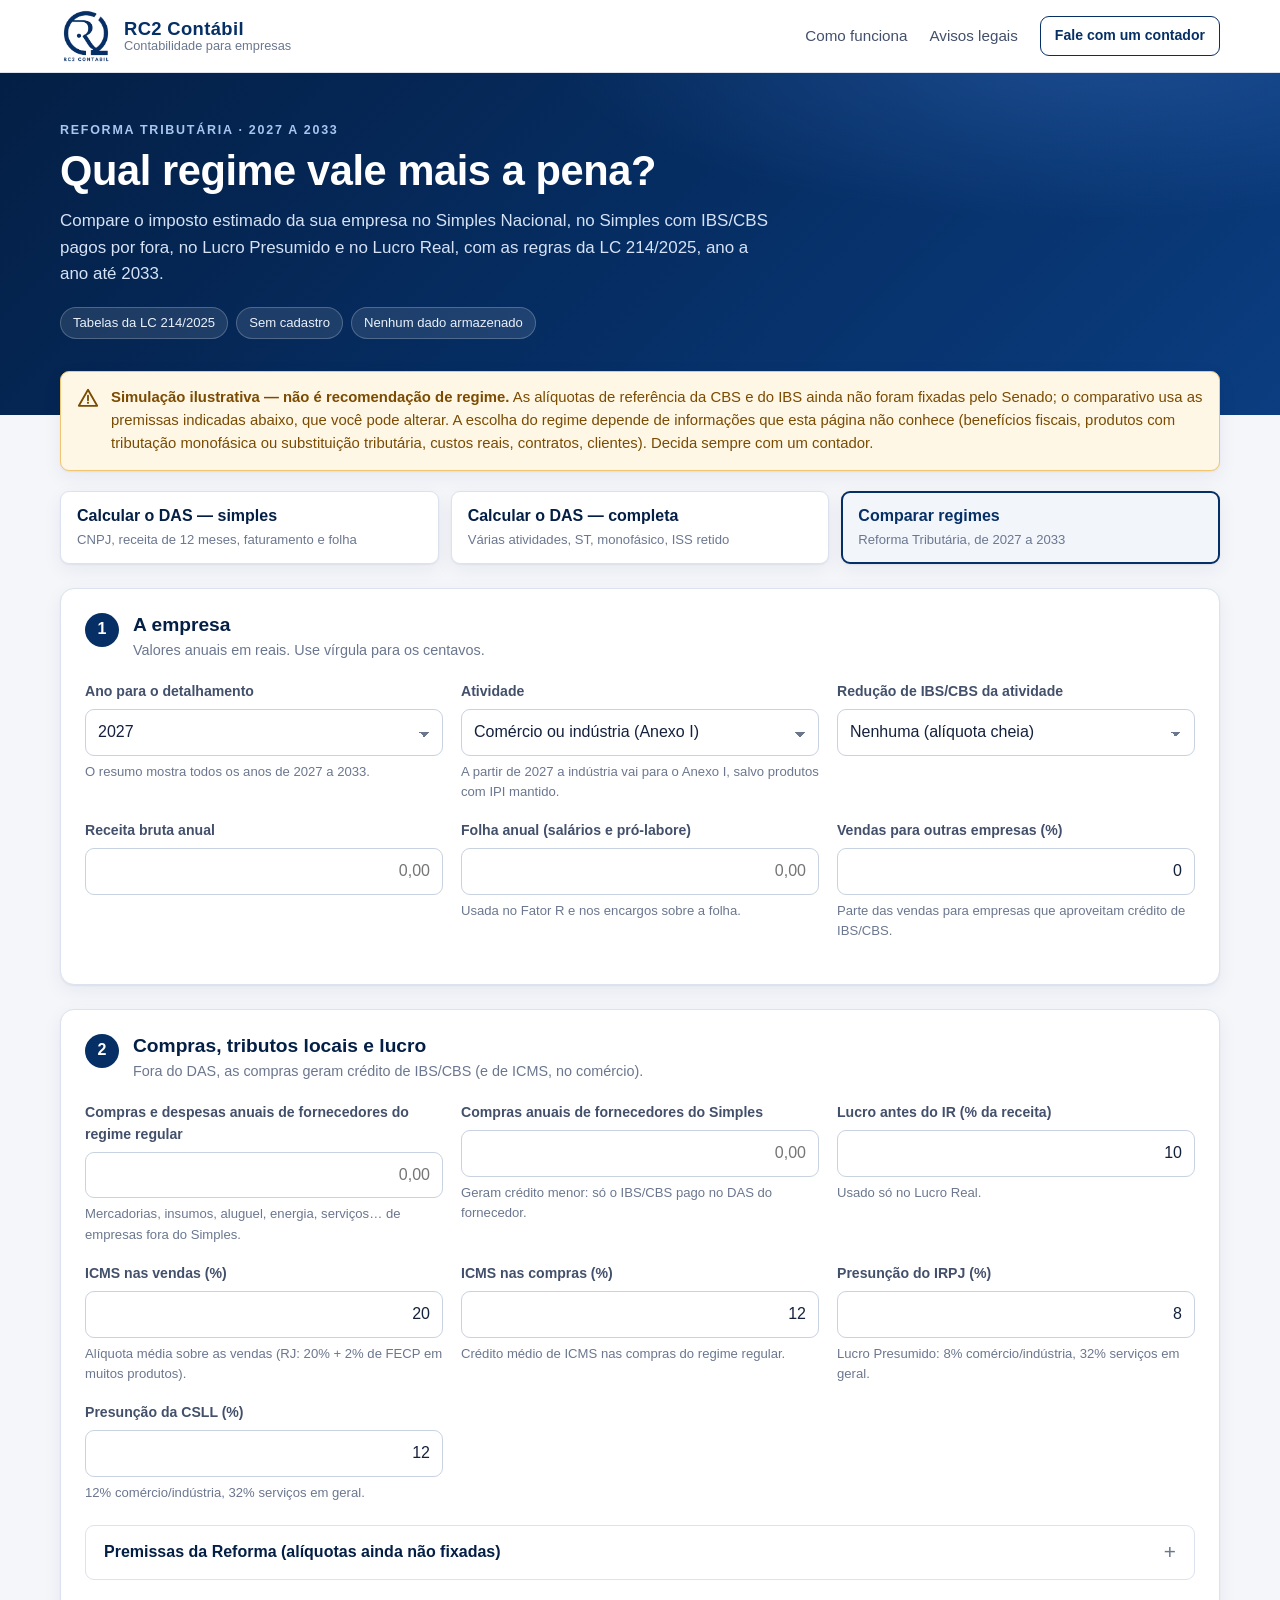
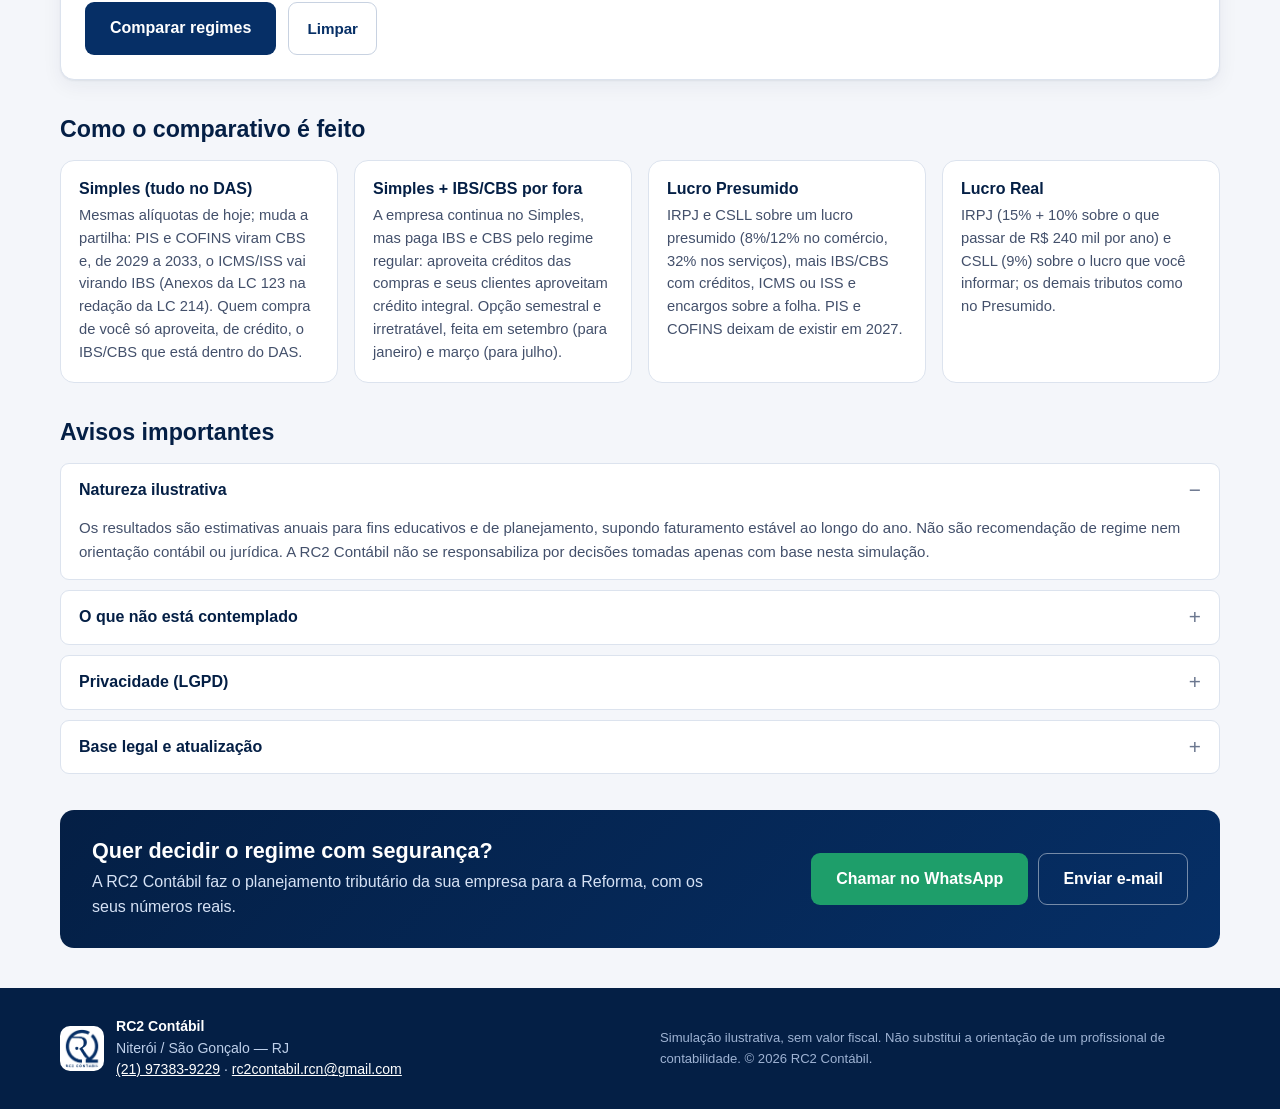
==== public/calculadora-simples/comparar.html @ bb0c56d2 "feat: comparativo de regimes na Reforma Tributaria (LC 214/2025) Simples (DAS), Simples com IBS/CBS " ====
<!DOCTYPE html>
<html lang="pt-BR">
<head>
  <meta charset="utf-8">
  <meta name="viewport" content="width=device-width, initial-scale=1">
  <title>Comparar regimes na Reforma Tributária | RC2 Contábil</title>
  <meta name="description" content="Compare Simples Nacional, Simples com IBS/CBS por fora, Lucro Presumido e Lucro Real com as regras da Reforma Tributária (LC 214/2025), de 2027 a 2033. Simulação ilustrativa — RC2 Contábil.">
  <meta name="robots" content="index, follow">
  <meta name="theme-color" content="#062F66">
  <meta name="referrer" content="strict-origin-when-cross-origin">
  <meta property="og:type" content="website">
  <meta property="og:locale" content="pt_BR">
  <meta property="og:title" content="Comparar regimes na Reforma Tributária | RC2 Contábil">
  <meta property="og:description" content="Qual regime pesa menos para a sua empresa de 2027 a 2033: Simples, Simples com IBS/CBS por fora, Lucro Presumido ou Lucro Real.">
  <meta property="og:image" content="assets/img/logo-rc2.png">
  <link rel="icon" href="favicon.ico" sizes="any">
  <link rel="stylesheet" href="assets/css/style.css">
  <script src="assets/js/reforma.js" defer></script>
  <script src="assets/js/regimes.js" defer></script>
  <script src="assets/js/comparar.js" defer></script>
</head>
<body>
  <a class="skip-link" href="#comparador">Ir para o comparativo</a>

  <header class="topbar">
    <div class="container topbar__inner">
      <a class="brand" href="./" aria-label="RC2 Contábil — início">
        <img src="assets/img/logo-rc2.png" alt="Logo RC2 Contábil" width="52" height="52">
        <span class="brand__text">
          <strong>RC2 Contábil</strong>
          <small>Contabilidade para empresas</small>
        </span>
      </a>
      <nav class="topbar__nav" aria-label="Navegação principal">
        <a href="#como-funciona">Como funciona</a>
        <a href="#avisos">Avisos legais</a>
        <a class="btn btn--ghost-light" href="https://wa.me/5521973839229?text=Ol%C3%A1%2C%20usei%20o%20comparativo%20de%20regimes%20da%20Reforma%20Tribut%C3%A1ria%20e%20gostaria%20de%20falar%20com%20um%20contador." target="_blank" rel="noopener noreferrer">Fale com um contador</a>
      </nav>
    </div>
  </header>

  <section class="hero">
    <div class="container hero__inner">
      <div>
        <p class="eyebrow">Reforma Tributária · 2027 a 2033</p>
        <h1>Qual regime vale mais a pena?</h1>
        <p class="hero__lead">Compare o imposto estimado da sua empresa no Simples Nacional, no Simples com IBS/CBS pagos por fora, no Lucro Presumido e no Lucro Real, com as regras da LC 214/2025, ano a ano até 2033.</p>
        <ul class="hero__badges">
          <li>Tabelas da LC 214/2025</li>
          <li>Sem cadastro</li>
          <li>Nenhum dado armazenado</li>
        </ul>
      </div>
    </div>
  </section>

  <div class="container">
    <div class="notice notice--warning" role="note">
      <svg class="notice__icon" viewBox="0 0 24 24" aria-hidden="true"><path d="M12 3 2 20.5h20L12 3z" fill="none" stroke="currentColor" stroke-width="2" stroke-linejoin="round"/><path d="M12 9.5v5" stroke="currentColor" stroke-width="2" stroke-linecap="round"/><circle cx="12" cy="17.3" r="1.2" fill="currentColor"/></svg>
      <div>
        <strong>Simulação ilustrativa — não é recomendação de regime.</strong>
        As alíquotas de referência da CBS e do IBS ainda não foram fixadas pelo Senado; o comparativo usa as premissas indicadas abaixo, que você pode alterar. A escolha do regime depende de informações que esta página não conhece (benefícios fiscais, produtos com tributação monofásica ou substituição tributária, custos reais, contratos, clientes). Decida sempre com um contador.
      </div>
    </div>
  </div>

  <div class="container">
    <nav class="modos modos--3" aria-label="Ferramentas">
      <a class="modos__tab" href="./">
        <strong>Calcular o DAS — simples</strong>
        <span>CNPJ, receita de 12 meses, faturamento e folha</span>
      </a>
      <a class="modos__tab" href="./#completa">
        <strong>Calcular o DAS — completa</strong>
        <span>Várias atividades, ST, monofásico, ISS retido</span>
      </a>
      <a class="modos__tab" href="comparar.html" aria-current="page">
        <strong>Comparar regimes</strong>
        <span>Reforma Tributária, de 2027 a 2033</span>
      </a>
    </nav>
  </div>

  <main id="comparador" class="container comparador">
    <form id="form-comparar" novalidate autocomplete="off">

      <section class="card" aria-labelledby="c-etapa1">
        <header class="card__head">
          <span class="step">1</span>
          <div>
            <h2 id="c-etapa1">A empresa</h2>
            <p class="card__sub">Valores anuais em reais. Use vírgula para os centavos.</p>
          </div>
        </header>
        <div class="grid-3">
          <div class="field">
            <label class="label" for="c-ano">Ano para o detalhamento</label>
            <select id="c-ano" class="input"></select>
            <p class="hint">O resumo mostra todos os anos de 2027 a 2033.</p>
          </div>
          <div class="field">
            <label class="label" for="c-anexo">Atividade</label>
            <select id="c-anexo" class="input">
              <option value="I">Comércio ou indústria (Anexo I)</option>
              <option value="II">Indústria com IPI mantido — Zona Franca (Anexo II)</option>
              <option value="III">Serviços (Anexo III)</option>
              <option value="IV">Serviços: construção, limpeza, vigilância, advocacia (Anexo IV)</option>
              <option value="V">Serviços (Anexo V)</option>
              <option value="FR">Serviço sujeito ao Fator R (III ou V)</option>
            </select>
            <p class="hint">A partir de 2027 a indústria vai para o Anexo I, salvo produtos com IPI mantido.</p>
          </div>
          <div class="field">
            <label class="label" for="c-reducao">Redução de IBS/CBS da atividade</label>
            <select id="c-reducao" class="input">
              <option value="0">Nenhuma (alíquota cheia)</option>
              <option value="0.3">30% — profissões regulamentadas (art. 127)</option>
              <option value="0.6">60% — saúde, educação e outros (arts. 128 a 142)</option>
            </select>
          </div>
          <div class="field">
            <label class="label" for="c-receita">Receita bruta anual</label>
            <input id="c-receita" class="input money" type="text" inputmode="decimal" placeholder="0,00">
          </div>
          <div class="field">
            <label class="label" for="c-folha">Folha anual (salários e pró-labore)</label>
            <input id="c-folha" class="input money" type="text" inputmode="decimal" placeholder="0,00">
            <p class="hint">Usada no Fator R e nos encargos sobre a folha.</p>
          </div>
          <div class="field">
            <label class="label" for="c-b2b">Vendas para outras empresas (%)</label>
            <input id="c-b2b" class="input money" type="text" inputmode="decimal" placeholder="0" value="0">
            <p class="hint">Parte das vendas para empresas que aproveitam crédito de IBS/CBS.</p>
          </div>
        </div>
      </section>

      <section class="card" aria-labelledby="c-etapa2">
        <header class="card__head">
          <span class="step">2</span>
          <div>
            <h2 id="c-etapa2">Compras, tributos locais e lucro</h2>
            <p class="card__sub">Fora do DAS, as compras geram crédito de IBS/CBS (e de ICMS, no comércio).</p>
          </div>
        </header>
        <div class="grid-3">
          <div class="field">
            <label class="label" for="c-compras">Compras e despesas anuais de fornecedores do regime regular</label>
            <input id="c-compras" class="input money" type="text" inputmode="decimal" placeholder="0,00">
            <p class="hint">Mercadorias, insumos, aluguel, energia, serviços… de empresas fora do Simples.</p>
          </div>
          <div class="field">
            <label class="label" for="c-compras-sn">Compras anuais de fornecedores do Simples</label>
            <input id="c-compras-sn" class="input money" type="text" inputmode="decimal" placeholder="0,00">
            <p class="hint">Geram crédito menor: só o IBS/CBS pago no DAS do fornecedor.</p>
          </div>
          <div class="field">
            <label class="label" for="c-margem">Lucro antes do IR (% da receita)</label>
            <input id="c-margem" class="input money" type="text" inputmode="decimal" value="10">
            <p class="hint">Usado só no Lucro Real.</p>
          </div>
          <div class="field" data-tipo="comercio">
            <label class="label" for="c-icms-saida">ICMS nas vendas (%)</label>
            <input id="c-icms-saida" class="input money" type="text" inputmode="decimal" value="20">
            <p class="hint">Alíquota média sobre as vendas (RJ: 20% + 2% de FECP em muitos produtos).</p>
          </div>
          <div class="field" data-tipo="comercio">
            <label class="label" for="c-icms-entrada">ICMS nas compras (%)</label>
            <input id="c-icms-entrada" class="input money" type="text" inputmode="decimal" value="12">
            <p class="hint">Crédito médio de ICMS nas compras do regime regular.</p>
          </div>
          <div class="field" data-tipo="servico" hidden>
            <label class="label" for="c-iss">ISS (%)</label>
            <input id="c-iss" class="input money" type="text" inputmode="decimal" value="5">
            <p class="hint">Alíquota do município (de 2% a 5%).</p>
          </div>
          <div class="field">
            <label class="label" for="c-pres-irpj">Presunção do IRPJ (%)</label>
            <input id="c-pres-irpj" class="input money" type="text" inputmode="decimal" value="8">
            <p class="hint">Lucro Presumido: 8% comércio/indústria, 32% serviços em geral.</p>
          </div>
          <div class="field">
            <label class="label" for="c-pres-csll">Presunção da CSLL (%)</label>
            <input id="c-pres-csll" class="input money" type="text" inputmode="decimal" value="12">
            <p class="hint">12% comércio/indústria, 32% serviços em geral.</p>
          </div>
        </div>

        <details class="acc premissas">
          <summary>Premissas da Reforma (alíquotas ainda não fixadas)</summary>
          <div class="grid-3">
            <div class="field">
              <label class="label" for="p-cbs">CBS — alíquota de referência (%)</label>
              <input id="p-cbs" class="input money" type="text" inputmode="decimal">
              <p class="hint">TCU propôs 11,3% para 2027 (28/10/2026); o Senado fixa até 15/12/2026. Em 2027–2028 cobra-se 0,1 ponto a menos.</p>
            </div>
            <div class="field">
              <label class="label" for="p-ibs">IBS pleno — estadual + municipal (%)</label>
              <input id="p-ibs" class="input money" type="text" inputmode="decimal">
              <p class="hint">Estimativa. Em 2027–2028 o IBS é 0,1%; de 2029 a 2032 sobe 10% do pleno por ano; 2033 em diante, pleno.</p>
            </div>
            <div class="field">
              <label class="label" for="p-cred-sn">Crédito médio em compras do Simples (%)</label>
              <input id="p-cred-sn" class="input money" type="text" inputmode="decimal">
              <p class="hint">Fornecedor do Simples que paga tudo no DAS gera crédito só do que pagou no DAS.</p>
            </div>
            <div class="field">
              <label class="label" for="p-inss">INSS patronal + RAT sobre a folha (%)</label>
              <input id="p-inss" class="input money" type="text" inputmode="decimal">
            </div>
            <div class="field">
              <label class="label" for="p-terceiros">Terceiros — Sistema S e salário-educação (%)</label>
              <input id="p-terceiros" class="input money" type="text" inputmode="decimal">
            </div>
            <div class="field">
              <span class="label">LC 224/2025 no Lucro Presumido</span>
              <label class="check"><input id="p-lc224" type="checkbox"> Aplicar +10% na presunção sobre a receita acima de R$ 5 milhões</label>
              <p class="hint">Questionado no STF e afastado por liminares para alguns contribuintes.</p>
            </div>
          </div>
        </details>

        <div id="c-erros" class="notice notice--error" role="alert" hidden></div>
        <div class="actions">
          <button class="btn btn--primary btn--lg" type="submit">Comparar regimes</button>
          <button id="c-limpar" class="btn btn--secondary" type="button">Limpar</button>
        </div>
      </section>
    </form>

    <section id="c-resultado" class="card card--result" aria-live="polite" hidden>
      <header class="card__head">
        <span class="step step--light">3</span>
        <div>
          <h2>Resultado estimado</h2>
          <p class="card__sub" id="c-resultado-sub"></p>
        </div>
      </header>
      <div id="c-resultado-corpo"></div>
    </section>
  </main>

  <section id="como-funciona" class="container info">
    <h2>Como o comparativo é feito</h2>
    <div class="info__grid">
      <div class="info__item">
        <h3>Simples (tudo no DAS)</h3>
        <p>Mesmas alíquotas de hoje; muda a partilha: PIS e COFINS viram CBS e, de 2029 a 2033, o ICMS/ISS vai virando IBS (Anexos da LC 123 na redação da LC 214). Quem compra de você só aproveita, de crédito, o IBS/CBS que está dentro do DAS.</p>
      </div>
      <div class="info__item">
        <h3>Simples + IBS/CBS por fora</h3>
        <p>A empresa continua no Simples, mas paga IBS e CBS pelo regime regular: aproveita créditos das compras e seus clientes aproveitam crédito integral. Opção semestral e irretratável, feita em setembro (para janeiro) e março (para julho).</p>
      </div>
      <div class="info__item">
        <h3>Lucro Presumido</h3>
        <p>IRPJ e CSLL sobre um lucro presumido (8%/12% no comércio, 32% nos serviços), mais IBS/CBS com créditos, ICMS ou ISS e encargos sobre a folha. PIS e COFINS deixam de existir em 2027.</p>
      </div>
      <div class="info__item">
        <h3>Lucro Real</h3>
        <p>IRPJ (15% + 10% sobre o que passar de R$ 240 mil por ano) e CSLL (9%) sobre o lucro que você informar; os demais tributos como no Presumido.</p>
      </div>
    </div>
  </section>

  <section id="avisos" class="container info">
    <h2>Avisos importantes</h2>
    <details class="acc" open>
      <summary>Natureza ilustrativa</summary>
      <p>Os resultados são estimativas anuais para fins educativos e de planejamento, supondo faturamento estável ao longo do ano. Não são recomendação de regime nem orientação contábil ou jurídica. A RC2 Contábil não se responsabiliza por decisões tomadas apenas com base nesta simulação.</p>
    </details>
    <details class="acc">
      <summary>O que não está contemplado</summary>
      <ul>
        <li>Tributação monofásica, substituição tributária, regimes específicos (combustíveis, serviços financeiros, imóveis, saúde suplementar etc.) e Imposto Seletivo.</li>
        <li>Benefícios, isenções e reduções de ICMS/ISS de estados e municípios; DIFAL; ISS fixo de sociedades de profissionais.</li>
        <li>Diferenças de crédito por alíquotas reduzidas do fornecedor, créditos presumidos e ressarcimento de saldo credor (o saldo credor aparece, mas não reduz o custo).</li>
        <li>Ajustes do lucro real (adições, exclusões, prejuízos anteriores), juros sobre capital próprio e distribuição de lucros.</li>
        <li>IPI de produtos da Zona Franca de Manaus fora do Simples.</li>
      </ul>
    </details>
    <details class="acc">
      <summary>Privacidade (LGPD)</summary>
      <p>Esta página não usa cookies, rastreadores ou formulários de cadastro, e não envia os valores digitados a nenhum servidor: todo o cálculo acontece no seu navegador. O servidor registra os acessos à página com o endereço IP anonimizado, sem cookies e sem dado que identifique o visitante.</p>
    </details>
    <details class="acc">
      <summary>Base legal e atualização</summary>
      <p>Lei Complementar nº 214/2025 (com a redação da LC nº 227/2026): arts. 41, 47, 127 a 142, 343 a 365 e Anexos XVIII a XXII, que dão nova redação aos Anexos I a V da LC nº 123/2006. EC nº 132/2023 (ADCT, arts. 126 a 128). LC nº 224/2025 (presunção do Lucro Presumido). Lei nº 9.249/1995 (Lucro Presumido). Revisado em <span id="c-revisao"></span>. Confira a lei no <a href="https://www.planalto.gov.br/ccivil_03/leis/lcp/lcp214.htm" target="_blank" rel="noopener noreferrer">Planalto</a>.</p>
    </details>
  </section>

  <section class="container cta">
    <div class="cta__box">
      <div>
        <h2>Quer decidir o regime com segurança?</h2>
        <p>A RC2 Contábil faz o planejamento tributário da sua empresa para a Reforma, com os seus números reais.</p>
      </div>
      <div class="cta__actions">
        <a class="btn btn--accent btn--lg" href="https://wa.me/5521973839229?text=Ol%C3%A1%2C%20usei%20o%20comparativo%20de%20regimes%20da%20Reforma%20Tribut%C3%A1ria%20e%20gostaria%20de%20falar%20com%20um%20contador." target="_blank" rel="noopener noreferrer">Chamar no WhatsApp</a>
        <a class="btn btn--ghost-dark btn--lg" href="mailto:rc2contabil.rcn@gmail.com?subject=Planejamento%20para%20a%20Reforma%20Tribut%C3%A1ria">Enviar e-mail</a>
      </div>
    </div>
  </section>

  <footer class="footer">
    <div class="container footer__inner">
      <div class="footer__brand">
        <img src="assets/img/logo-rc2.png" alt="" width="44" height="44">
        <div>
          <strong>RC2 Contábil</strong>
          <p>Niterói / São Gonçalo — RJ<br><a href="https://wa.me/5521973839229" target="_blank" rel="noopener noreferrer">(21) 97383-9229</a> · <a href="mailto:rc2contabil.rcn@gmail.com">rc2contabil.rcn@gmail.com</a></p>
        </div>
      </div>
      <p class="footer__legal">Simulação ilustrativa, sem valor fiscal. Não substitui a orientação de um profissional de contabilidade. © <span id="ano"></span> RC2 Contábil.</p>
    </div>
  </footer>
</body>
</html>
---- public/calculadora-simples/assets/css/style.css ----
/* RC2 Contábil — Calculadora do Simples Nacional */
:root {
  --navy-900: #041F45;
  --navy-800: #062F66;
  --navy-700: #0B3D80;
  --navy-600: #1A5199;
  --navy-100: #E6EDF7;
  --navy-50:  #F2F6FB;
  --accent:   #1E9E6A;
  --accent-700: #167A52;
  --ink:      #14213D;
  --ink-2:    #43506B;
  --ink-3:    #6B778F;
  --line:     #DCE3EE;
  --bg:       #F4F6FA;
  --surface:  #FFFFFF;
  --warn-bg:  #FFF7E6;
  --warn-line:#F2C572;
  --warn-ink: #7A4B00;
  --err-bg:   #FDECEC;
  --err-line: #F0A5A5;
  --err-ink:  #8A1C1C;
  --ok-bg:    #E8F6EF;
  --ok-ink:   #0F5E3E;
  --radius:   14px;
  --radius-sm: 9px;
  --shadow:   0 1px 2px rgba(4, 31, 69, .06), 0 6px 20px rgba(4, 31, 69, .06);
  --font: "Segoe UI", -apple-system, BlinkMacSystemFont, Roboto, "Helvetica Neue", Arial, sans-serif;
  --mono: ui-monospace, "Cascadia Mono", Consolas, "SF Mono", Menlo, monospace;
}

*, *::before, *::after { box-sizing: border-box; }
html { scroll-behavior: smooth; scroll-padding-top: 88px; -webkit-text-size-adjust: 100%; }
body {
  margin: 0;
  font-family: var(--font);
  font-size: 16px;
  line-height: 1.55;
  color: var(--ink);
  background: var(--bg);
}
img { max-width: 100%; height: auto; }
a { color: var(--navy-700); }
a:hover { color: var(--navy-900); }
h1, h2, h3 { line-height: 1.2; margin: 0; color: var(--navy-900); }
p { margin: 0; }
[hidden] { display: none !important; }

.container { width: 100%; max-width: 1200px; margin: 0 auto; padding: 0 20px; }
@media (max-width: 480px) { .container { padding: 0 16px; } }

.skip-link {
  position: absolute; left: -9999px; top: 8px; z-index: 100;
  background: var(--navy-800); color: #fff; padding: 8px 14px; border-radius: 8px;
}
.skip-link:focus { left: 8px; }

:focus-visible { outline: 3px solid #5B9BFF; outline-offset: 2px; }

/* ---------- Topbar ---------- */
.topbar { background: var(--surface); border-bottom: 1px solid var(--line); position: sticky; top: 0; z-index: 20; }
.topbar__inner { display: flex; align-items: center; justify-content: space-between; gap: 16px; min-height: 72px; }
.brand { display: flex; align-items: center; gap: 12px; text-decoration: none; color: var(--navy-800); }
.brand img { width: 52px; height: 52px; object-fit: contain; }
.brand__text { display: flex; flex-direction: column; line-height: 1.15; }
.brand__text strong { font-size: 1.15rem; letter-spacing: .02em; color: var(--navy-800); }
.brand__text small { color: var(--ink-3); font-size: .8rem; }
.topbar__nav { display: flex; align-items: center; gap: 22px; }
.topbar__nav a:not(.btn) { color: var(--ink-2); text-decoration: none; font-weight: 500; font-size: .95rem; }
.topbar__nav a:not(.btn):hover { color: var(--navy-800); }
@media (max-width: 760px) {
  .topbar__nav a:not(.btn) { display: none; }
  .brand__text small { display: none; }
}

/* ---------- Hero ---------- */
.hero {
  background:
    radial-gradient(900px 300px at 85% -10%, rgba(91, 155, 255, .25), transparent 60%),
    linear-gradient(135deg, var(--navy-900), var(--navy-800) 55%, var(--navy-700));
  color: #fff;
  padding: 48px 0 76px;
}
.hero h1 { color: #fff; font-size: clamp(1.8rem, 4vw, 2.6rem); letter-spacing: -.01em; margin: 6px 0 12px; }
.eyebrow { text-transform: uppercase; letter-spacing: .14em; font-size: .78rem; font-weight: 600; color: #A9C6F0; }
.hero__lead { max-width: 720px; color: #D6E2F5; font-size: 1.06rem; }
.hero__badges { list-style: none; padding: 0; margin: 20px 0 0; display: flex; flex-wrap: wrap; gap: 8px; }
.hero__badges li {
  font-size: .82rem; font-weight: 500; padding: 5px 12px; border-radius: 999px;
  background: rgba(255, 255, 255, .1); border: 1px solid rgba(255, 255, 255, .22); color: #EAF1FB;
}

/* ---------- Notices ---------- */
.notice {
  display: flex; gap: 12px; align-items: flex-start;
  border: 1px solid; border-radius: var(--radius-sm); padding: 14px 16px; font-size: .93rem;
}
.notice--warning { background: var(--warn-bg); border-color: var(--warn-line); color: var(--warn-ink); }
.notice--error { background: var(--err-bg); border-color: var(--err-line); color: var(--err-ink); }
.notice--info { background: var(--navy-50); border-color: var(--navy-100); color: var(--navy-900); }
.notice--ok { background: var(--ok-bg); border-color: #A7DCC3; color: var(--ok-ink); }
.notice__icon { width: 22px; height: 22px; flex: none; margin-top: 1px; }
.notice ul { margin: 6px 0 0; padding-left: 18px; }
.container > .notice--warning { margin-top: -44px; position: relative; z-index: 2; box-shadow: var(--shadow); }

/* ---------- Abas simples / completa ---------- */
.modos { display: grid; grid-template-columns: 1fr 1fr; gap: 12px; margin-top: 20px; }
.modos__tab {
  font: inherit; text-align: left; cursor: pointer;
  background: var(--surface); border: 1px solid var(--line); border-radius: var(--radius-sm);
  padding: 12px 16px; display: flex; flex-direction: column; gap: 2px;
  box-shadow: var(--shadow); transition: border-color .15s, background .15s;
}
.modos__tab strong { color: var(--navy-900); font-size: 1rem; }
.modos__tab span { color: var(--ink-3); font-size: .82rem; }
.modos__tab:hover { border-color: #A9B7CC; }
.modos__tab[aria-selected="true"] { border: 2px solid var(--navy-800); background: var(--navy-50); padding: 11px 15px; }
.modos__tab[aria-selected="true"] strong { color: var(--navy-800); }
@media (max-width: 560px) { .modos__tab span { display: none; } }

.atividade-box { margin-bottom: 18px; }
.btn--inline { display: inline; padding: 0; font-size: inherit; font-weight: 600; vertical-align: baseline; }

/* ---------- Layout ---------- */
.layout {
  display: grid; grid-template-columns: minmax(0, 1fr) 400px; gap: 24px;
  align-items: start; margin-top: 24px; margin-bottom: 40px;
}
.col-form { display: grid; gap: 24px; min-width: 0; }
.col-result { position: sticky; top: 92px; min-width: 0; }
@media (max-width: 980px) {
  .layout { grid-template-columns: 1fr; }
  .col-result { position: static; }
}

/* ---------- Cards ---------- */
.card { background: var(--surface); border: 1px solid var(--line); border-radius: var(--radius); box-shadow: var(--shadow); padding: 24px; }
@media (max-width: 480px) { .card { padding: 18px; } }
.card__head { display: flex; gap: 14px; align-items: flex-start; margin-bottom: 20px; }
.card__head h2 { font-size: 1.2rem; }
.card__sub { color: var(--ink-3); font-size: .9rem; margin-top: 3px; }
.muted { color: var(--ink-3); font-weight: 400; font-size: .9em; }
.step {
  flex: none; width: 34px; height: 34px; border-radius: 50%;
  display: grid; place-items: center; font-weight: 700;
  background: var(--navy-800); color: #fff;
}
.step--light { background: var(--navy-100); color: var(--navy-800); }

.card--result { border-top: 4px solid var(--navy-800); }

/* ---------- Forms ---------- */
.label { display: block; font-weight: 600; font-size: .88rem; color: var(--ink-2); margin-bottom: 6px; }
.input, select.input {
  width: 100%; font: inherit; color: var(--ink);
  background: #fff; border: 1px solid #C8D2E1; border-radius: var(--radius-sm);
  padding: 10px 12px; min-height: 44px;
  transition: border-color .15s, box-shadow .15s;
}
.input:hover { border-color: #A9B7CC; }
.input:focus { outline: none; border-color: var(--navy-600); box-shadow: 0 0 0 3px rgba(26, 81, 153, .18); }
.input[aria-invalid="true"] { border-color: #D14343; box-shadow: 0 0 0 3px rgba(209, 67, 67, .12); }
.input--lg { font-size: 1.1rem; letter-spacing: .03em; font-family: var(--mono); }
.money { text-align: right; font-variant-numeric: tabular-nums; }
select.input { appearance: none; padding-right: 34px;
  background-image: linear-gradient(45deg, transparent 50%, var(--ink-3) 50%), linear-gradient(135deg, var(--ink-3) 50%, transparent 50%);
  background-position: calc(100% - 18px) 55%, calc(100% - 13px) 55%;
  background-size: 5px 5px, 5px 5px; background-repeat: no-repeat; }
.hint { color: var(--ink-3); font-size: .82rem; margin-top: 6px; }
.field { margin: 0 0 18px; min-width: 0; }
fieldset.field { border: 0; padding: 0; }
.field-status { min-height: 1.3em; font-size: .88rem; margin-top: 8px; font-weight: 500; }
.field-status.is-error { color: var(--err-ink); }
.field-status.is-ok { color: var(--ok-ink); }

.input-row { display: flex; gap: 10px; }
.input-row .input { flex: 1; min-width: 0; }
@media (max-width: 420px) { .input-row { flex-direction: column; } }

.grid-2 { display: grid; grid-template-columns: 1fr 1fr; gap: 0 18px; }
.grid-3 { display: grid; grid-template-columns: repeat(3, 1fr); gap: 0 18px; }
.span-all { grid-column: 1 / -1; margin: -8px 0 18px; }
@media (max-width: 680px) { .grid-2, .grid-3 { grid-template-columns: 1fr; } }

.segmented { display: flex; background: var(--navy-50); border: 1px solid var(--line); border-radius: var(--radius-sm); padding: 3px; }
.segmented label { flex: 1; position: relative; cursor: pointer; }
.segmented input { position: absolute; opacity: 0; inset: 0; cursor: pointer; }
.segmented span { display: block; text-align: center; padding: 8px 6px; border-radius: 7px; font-size: .88rem; font-weight: 500; color: var(--ink-2); }
.segmented input:checked + span { background: #fff; color: var(--navy-800); box-shadow: 0 1px 3px rgba(4, 31, 69, .15); font-weight: 600; }
.segmented input:focus-visible + span { outline: 3px solid #5B9BFF; }

/* ---------- Buttons ---------- */
.btn {
  display: inline-flex; align-items: center; justify-content: center; gap: 8px;
  font: inherit; font-weight: 600; font-size: .95rem; cursor: pointer; text-decoration: none;
  border: 1px solid transparent; border-radius: var(--radius-sm); padding: 10px 18px; min-height: 44px;
  transition: background .15s, border-color .15s, color .15s, transform .05s;
}
.btn:active { transform: translateY(1px); }
.btn[disabled] { opacity: .6; cursor: progress; }
.btn--primary { background: var(--navy-800); color: #fff; }
.btn--primary:hover { background: var(--navy-900); color: #fff; }
.btn--secondary { background: #fff; color: var(--navy-800); border-color: #C8D2E1; }
.btn--secondary:hover { border-color: var(--navy-700); }
.btn--accent { background: var(--accent); color: #fff; }
.btn--accent:hover { background: var(--accent-700); color: #fff; }
.btn--ghost-light { border-color: var(--navy-800); color: var(--navy-800); padding: 8px 14px; min-height: 40px; font-size: .88rem; }
.btn--ghost-light:hover { background: var(--navy-800); color: #fff; }
.btn--link { background: none; border: 0; color: var(--navy-700); padding: 6px 0; min-height: 0; }
.btn--link:hover { text-decoration: underline; }
.btn--lg { padding: 13px 24px; font-size: 1rem; }
.btn--icon { width: 40px; min-height: 40px; padding: 0; background: #fff; border-color: var(--line); color: var(--ink-3); }
.btn--icon:hover { color: var(--err-ink); border-color: var(--err-line); }
.actions { display: flex; gap: 12px; flex-wrap: wrap; margin-top: 22px; }
.spinner { width: 16px; height: 16px; border: 2px solid rgba(255,255,255,.4); border-top-color: #fff; border-radius: 50%; animation: spin .8s linear infinite; }
@keyframes spin { to { transform: rotate(360deg); } }

/* ---------- Empresa ---------- */
.empresa { margin-top: 18px; border-top: 1px dashed var(--line); padding-top: 18px; display: grid; gap: 14px; }
.empresa__nome { font-size: 1.1rem; font-weight: 700; color: var(--navy-900); }
.empresa__fantasia { color: var(--ink-3); font-size: .9rem; }
.dl { display: grid; grid-template-columns: repeat(auto-fit, minmax(180px, 1fr)); gap: 10px 18px; margin: 0; }
.dl div { min-width: 0; }
.dl dt { font-size: .75rem; text-transform: uppercase; letter-spacing: .06em; color: var(--ink-3); font-weight: 600; }
.dl dd { margin: 2px 0 0; font-weight: 500; overflow-wrap: anywhere; }
.tags { display: flex; flex-wrap: wrap; gap: 6px; }
.tag { display: inline-block; font-size: .78rem; font-weight: 600; padding: 3px 10px; border-radius: 999px; background: var(--navy-100); color: var(--navy-800); white-space: nowrap; }
.tag--ok { background: var(--ok-bg); color: var(--ok-ink); }
.tag--warn { background: var(--warn-bg); color: var(--warn-ink); }
.tag--err { background: var(--err-bg); color: var(--err-ink); }

.table-wrap { overflow-x: auto; border: 1px solid var(--line); border-radius: var(--radius-sm); }
table { width: 100%; border-collapse: collapse; font-size: .88rem; }
th, td { padding: 9px 12px; text-align: left; border-bottom: 1px solid var(--line); vertical-align: top; }
th { background: var(--navy-50); color: var(--ink-2); font-weight: 600; font-size: .78rem; text-transform: uppercase; letter-spacing: .04em; white-space: nowrap; }
tbody tr:last-child td { border-bottom: 0; }
td.num, th.num { text-align: right; font-variant-numeric: tabular-nums; white-space: nowrap; }
.cnae-code { font-family: var(--mono); font-size: .82rem; white-space: nowrap; }
.cnae-obs { display: block; color: var(--ink-3); font-size: .78rem; margin-top: 2px; }

/* ---------- Linhas de receita ---------- */
.receitas { margin-top: 6px; border-top: 1px solid var(--line); padding-top: 18px; }
.receitas__head h3 { font-size: 1rem; }
.linhas { display: grid; gap: 12px; margin: 14px 0 6px; }
.linha {
  display: grid; gap: 10px 12px; align-items: end;
  grid-template-columns: minmax(0, 1fr) minmax(0, 1fr) 160px 40px;
  background: var(--navy-50); border: 1px solid var(--line); border-radius: var(--radius-sm); padding: 12px;
}
.linha .field { margin: 0; }
.linha .field--cnae { grid-column: 1 / -1; }
.linha .label { font-size: .78rem; }
.linha__obs { grid-column: 1 / -1; font-size: .8rem; color: var(--ink-3); margin-top: -2px; }
.linha__obs:empty { display: none; }
@media (max-width: 700px) {
  .linha { grid-template-columns: 1fr 1fr; }
  .linha .btn--icon { justify-self: end; }
}
@media (max-width: 480px) { .linha { grid-template-columns: 1fr; } }

/* ---------- Resultado ---------- */
.placeholder { text-align: center; color: var(--ink-3); padding: 20px 10px 8px; }
.placeholder svg { width: 56px; height: 56px; color: var(--navy-600); opacity: .55; margin-bottom: 8px; }
.total {
  background: linear-gradient(135deg, var(--navy-800), var(--navy-700)); color: #fff;
  border-radius: var(--radius-sm); padding: 18px 20px; margin-bottom: 16px;
}
.total__label { font-size: .82rem; text-transform: uppercase; letter-spacing: .08em; color: #BFD3F2; }
.total__valor { font-size: clamp(1.9rem, 5vw, 2.3rem); font-weight: 700; letter-spacing: -.01em; font-variant-numeric: tabular-nums; margin: 2px 0; }
.total__meta { font-size: .88rem; color: #D6E2F5; }
.kpis { display: grid; grid-template-columns: 1fr 1fr; gap: 10px; margin-bottom: 16px; }
.kpi { border: 1px solid var(--line); border-radius: var(--radius-sm); padding: 10px 12px; }
.kpi__label { font-size: .74rem; text-transform: uppercase; letter-spacing: .05em; color: var(--ink-3); font-weight: 600; }
.kpi__valor { font-weight: 700; font-size: 1.05rem; color: var(--navy-900); font-variant-numeric: tabular-nums; }
.res-section { margin-top: 18px; }
.res-section h3 { font-size: .95rem; margin-bottom: 8px; }
.bars { display: grid; gap: 8px; }
.bar { display: grid; grid-template-columns: 64px 1fr auto; align-items: center; gap: 10px; font-size: .86rem; }
.bar__track { height: 8px; background: var(--navy-50); border-radius: 99px; overflow: hidden; }
.bar__fill { display: block; height: 100%; background: var(--navy-600); border-radius: 99px; }
.bar__fill--fora { background: #B8C3D4; }
.bar__nome { font-weight: 600; color: var(--ink-2); }
.bar__valor { font-variant-numeric: tabular-nums; text-align: right; }
.bar__valor small { display: block; color: var(--ink-3); font-size: .74rem; }
.memoria { font-family: var(--mono); font-size: .8rem; background: var(--navy-50); border: 1px solid var(--line); border-radius: var(--radius-sm); padding: 10px 12px; overflow-x: auto; white-space: pre-wrap; word-break: break-word; }
.stack { display: grid; gap: 10px; }
.res-actions { display: flex; gap: 10px; flex-wrap: wrap; margin-top: 18px; }
.res-actions .btn { flex: 1; }
.disclaimer-mini { font-size: .78rem; color: var(--ink-3); margin-top: 14px; border-top: 1px solid var(--line); padding-top: 12px; }
.fr-box .fr-meter { height: 10px; background: var(--navy-50); border-radius: 99px; position: relative; margin: 10px 0 4px; overflow: hidden; }
.fr-box .fr-meter span { display: block; height: 100%; background: var(--accent); }
.fr-box .fr-meter--baixo span { background: #D98A1E; }
.fr-scale { display: flex; justify-content: space-between; font-size: .74rem; color: var(--ink-3); }

/* ---------- Info / accordions ---------- */
.info { margin-top: 12px; margin-bottom: 36px; }
.info > h2 { font-size: 1.45rem; margin-bottom: 16px; }
.info__grid { display: grid; grid-template-columns: repeat(auto-fit, minmax(230px, 1fr)); gap: 16px; margin-bottom: 18px; }
.info__item { background: var(--surface); border: 1px solid var(--line); border-radius: var(--radius); padding: 18px; }
.info__item h3 { font-size: 1rem; margin-bottom: 6px; }
.info__item p { color: var(--ink-2); font-size: .92rem; }
.formula { font-family: var(--mono); font-size: .8rem !important; background: var(--navy-50); border-radius: 8px; padding: 8px 10px; margin-bottom: 8px; color: var(--navy-900) !important; }
.acc { background: var(--surface); border: 1px solid var(--line); border-radius: var(--radius-sm); margin-bottom: 10px; }
.acc summary { cursor: pointer; padding: 14px 18px; font-weight: 600; color: var(--navy-900); list-style: none; display: flex; justify-content: space-between; align-items: center; gap: 12px; }
.acc summary::-webkit-details-marker { display: none; }
.acc summary::after { content: "+"; font-size: 1.3rem; color: var(--ink-3); font-weight: 400; line-height: 1; }
.acc[open] summary::after { content: "−"; }
.acc > :not(summary) { padding: 0 18px 16px; color: var(--ink-2); font-size: .94rem; }
.acc ul { margin: 0; padding-left: 36px; }
.acc li { margin-bottom: 4px; }
.tabelas { display: grid; gap: 18px; }
.tabelas h3 { font-size: .98rem; margin-bottom: 8px; }

/* ---------- CTA / footer ---------- */
.cta { margin-bottom: 40px; }
.cta__box {
  display: flex; align-items: center; justify-content: space-between; gap: 24px; flex-wrap: wrap;
  background: linear-gradient(135deg, var(--navy-900), var(--navy-800)); color: #fff;
  border-radius: var(--radius); padding: 28px 32px;
}
.cta__actions { display: flex; gap: 10px; flex-wrap: wrap; }
.btn--ghost-dark { border-color: rgba(255, 255, 255, .45); color: #fff; }
.btn--ghost-dark:hover { background: rgba(255, 255, 255, .12); color: #fff; }
.cta__box h2 { color: #fff; font-size: 1.35rem; margin-bottom: 6px; }
.cta__box p { color: #D6E2F5; max-width: 620px; }
.footer { background: var(--navy-900); color: #BFD0EA; padding: 28px 0; font-size: .88rem; }
.footer__inner { display: flex; justify-content: space-between; gap: 24px; flex-wrap: wrap; align-items: center; }
.footer__brand { display: flex; gap: 12px; align-items: center; }
.footer__brand img { background: #fff; border-radius: 10px; padding: 3px; }
.footer__brand strong { color: #fff; }
.footer a { color: #fff; }
.footer__legal { max-width: 560px; color: #9FB3D3; font-size: .82rem; }

/* ---------- Impressão ---------- */
.print-only { display: none; }
@media print {
  @page { margin: 14mm; }
  body { background: #fff; font-size: 11pt; }
  .topbar, .hero, .modos, .col-form, .info, .cta, .footer, .skip-link, .res-actions, .container > .notice--warning { display: none !important; }
  .layout { display: block; margin: 0; }
  .col-result { position: static; }
  .card { box-shadow: none; border: 0; padding: 0; }
  .print-only { display: block; }
  .print-head { display: flex; align-items: center; gap: 12px; border-bottom: 2px solid var(--navy-800); padding-bottom: 10px; margin-bottom: 14px; }
  .print-head img { width: 48px; height: 48px; }
  .total { -webkit-print-color-adjust: exact; print-color-adjust: exact; }
  .bar__fill, .fr-meter span { -webkit-print-color-adjust: exact; print-color-adjust: exact; }
}

@media (prefers-reduced-motion: reduce) {
  html { scroll-behavior: auto; }
  * { animation: none !important; transition: none !important; }
}

/* ---------- Comparativo de regimes (comparar.html) ---------- */
.sr-only { position: absolute; width: 1px; height: 1px; padding: 0; margin: -1px; overflow: hidden; clip: rect(0 0 0 0); white-space: nowrap; border: 0; }
.modos--3 { grid-template-columns: repeat(3, 1fr); }
a.modos__tab { text-decoration: none; }
.modos__tab[aria-current="page"] { border: 2px solid var(--navy-800); background: var(--navy-50); padding: 11px 15px; }
.modos__tab[aria-current="page"] strong { color: var(--navy-800); }
@media (max-width: 760px) { .modos--3 { grid-template-columns: 1fr; } }

.comparador { display: grid; grid-template-columns: minmax(0, 1fr); gap: 24px; margin-top: 24px; margin-bottom: 36px; }
.comparador > form { display: grid; grid-template-columns: minmax(0, 1fr); gap: 24px; }
.comparador select.input { max-width: 100%; text-overflow: ellipsis; }
.premissas { margin-top: 4px; }
.premissas > .grid-3 { padding-top: 6px; }
.check { display: flex; gap: 8px; align-items: flex-start; font-size: .9rem; color: var(--ink-2); cursor: pointer; }
.check input { margin-top: 3px; }
.recomendacao p { margin: 6px 0 0; }

.tabela-anos td small { display: block; color: var(--ink-3); font-size: .74rem; }
.tabela-anos td.melhor { background: var(--ok-bg); font-weight: 700; color: var(--ok-ink); }
.tabela-anos td .tag { margin-top: 4px; }
.tabela-anos tbody th { text-transform: none; font-size: .88rem; letter-spacing: 0; background: transparent; border-bottom: 1px solid var(--line); }

.bar--regime { grid-template-columns: minmax(120px, 210px) 1fr auto; }
.bar__fill--ok { background: var(--accent); }

.regimes { display: grid; grid-template-columns: repeat(auto-fit, minmax(260px, 1fr)); gap: 14px; margin-top: 16px; }
.regime { border: 1px solid var(--line); border-radius: var(--radius-sm); padding: 14px; display: grid; gap: 10px; align-content: start; min-width: 0; }
.regime--melhor { border: 2px solid var(--accent); padding: 13px; }
.regime__head { display: flex; justify-content: space-between; gap: 8px; align-items: flex-start; }
.regime__head h4 { margin: 0; font-size: 1rem; color: var(--navy-900); }
.regime__total span { display: block; font-size: 1.4rem; font-weight: 700; color: var(--navy-800); font-variant-numeric: tabular-nums; }
.regime__total small { color: var(--ink-3); font-size: .82rem; }
.regime__dl { grid-template-columns: 1fr; }

@media print {
  .comparador > form { display: none !important; }
  .regime { break-inside: avoid; }
  .bar__fill--ok, .tabela-anos td.melhor { -webkit-print-color-adjust: exact; print-color-adjust: exact; }
}
/* Na página da calculadora, as duas abas ficam num grupo (tablist) e o comparativo é um link. */
.modos__grupo { display: contents; }
.modos__tab strong .tag { margin-left: 6px; vertical-align: middle; font-size: .7rem; }
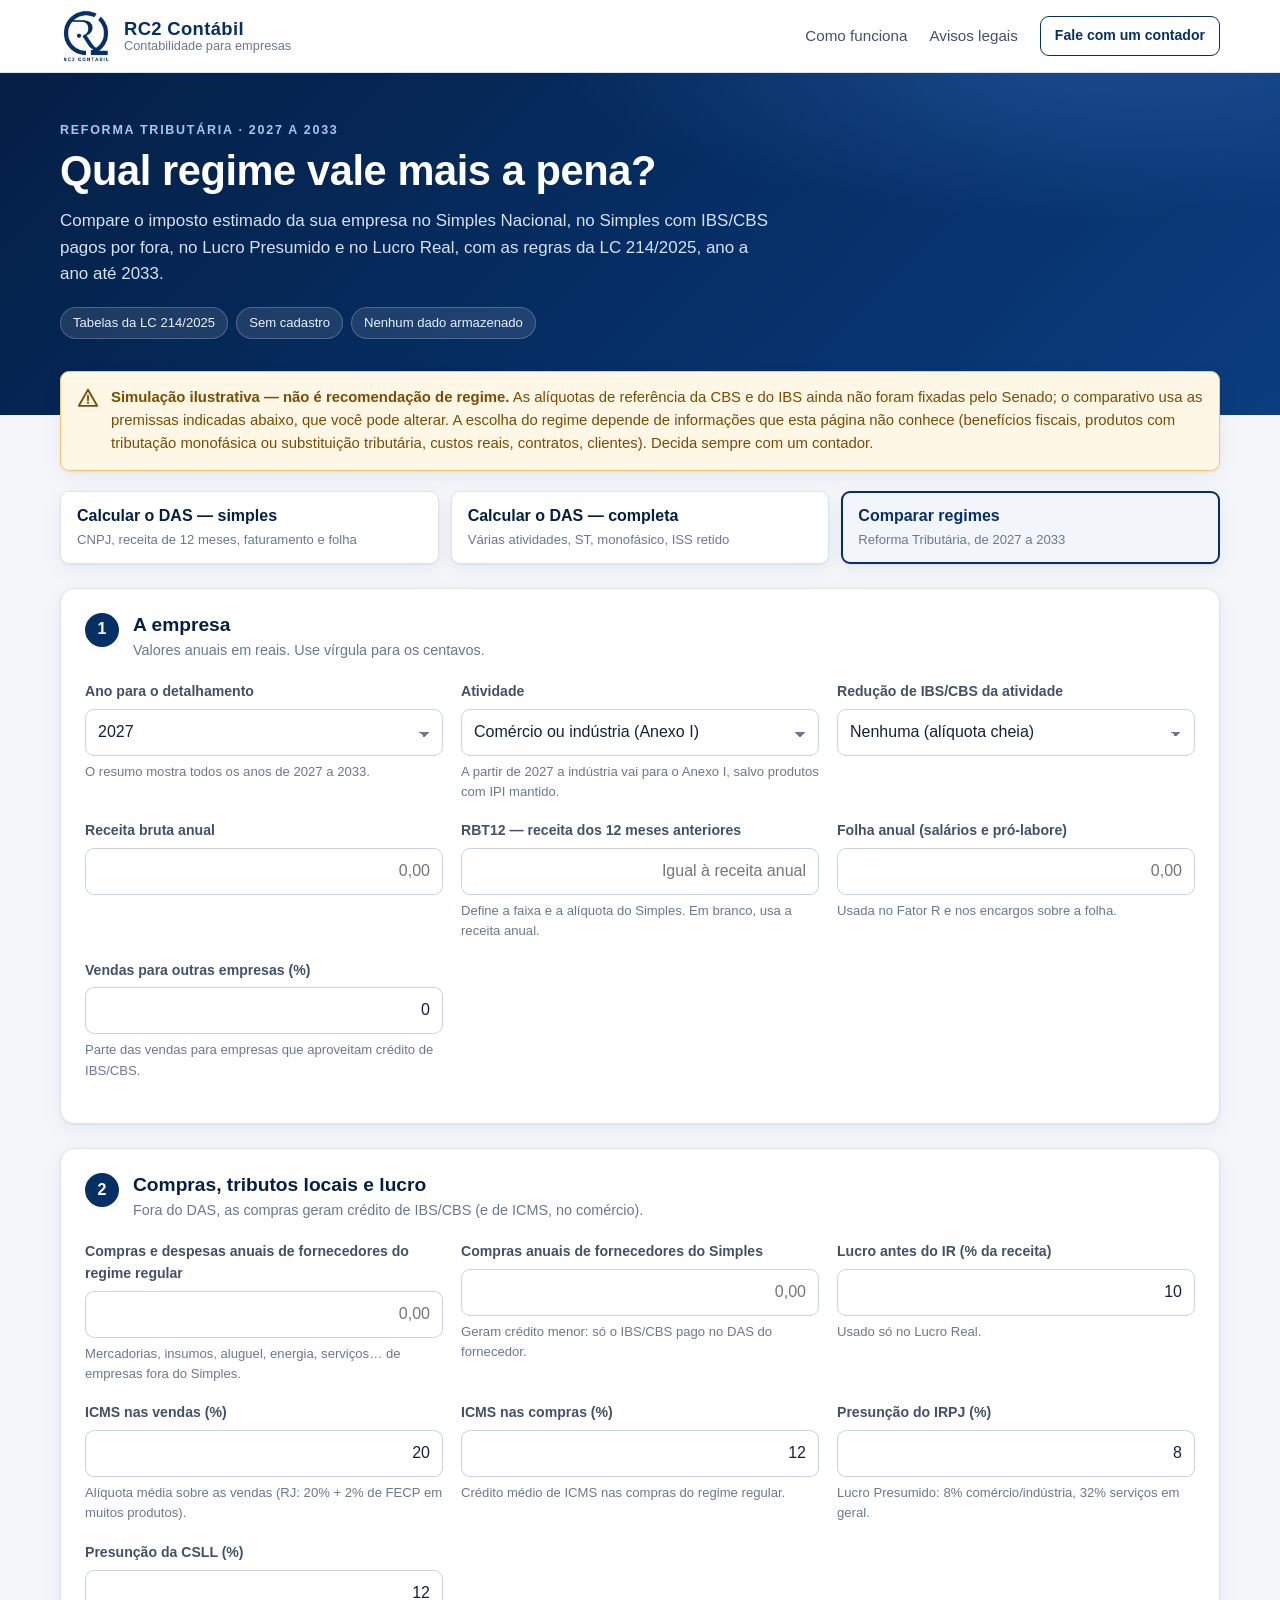
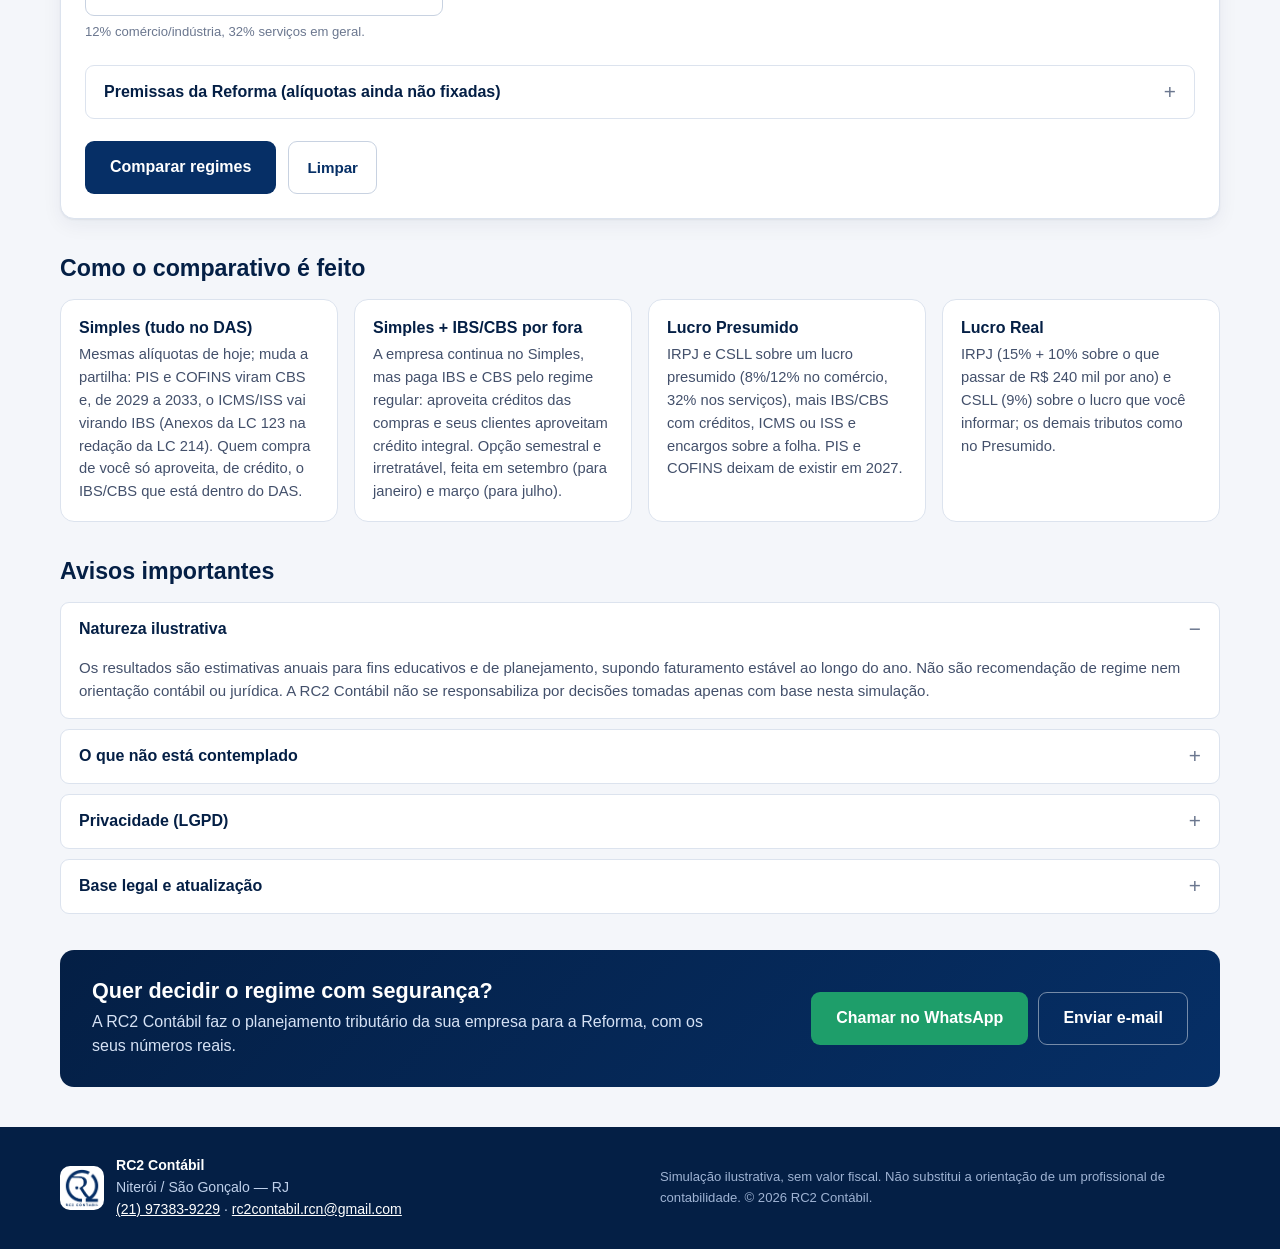
==== commit ab4688ca: "fix(comparativo): usar a RBT12 para faixa e limites do Simples Novo campo RBT12 no comparativo de re" ====
--- a/public/calculadora-simples/comparar.html
+++ b/public/calculadora-simples/comparar.html
@@ -121,6 +121,11 @@
           <div class="field">
             <label class="label" for="c-receita">Receita bruta anual</label>
             <input id="c-receita" class="input money" type="text" inputmode="decimal" placeholder="0,00">
+          </div>
+          <div class="field">
+            <label class="label" for="c-rbt12">RBT12 — receita dos 12 meses anteriores</label>
+            <input id="c-rbt12" class="input money" type="text" inputmode="decimal" placeholder="Igual à receita anual">
+            <p class="hint">Define a faixa e a alíquota do Simples. Em branco, usa a receita anual.</p>
           </div>
           <div class="field">
             <label class="label" for="c-folha">Folha anual (salários e pró-labore)</label>
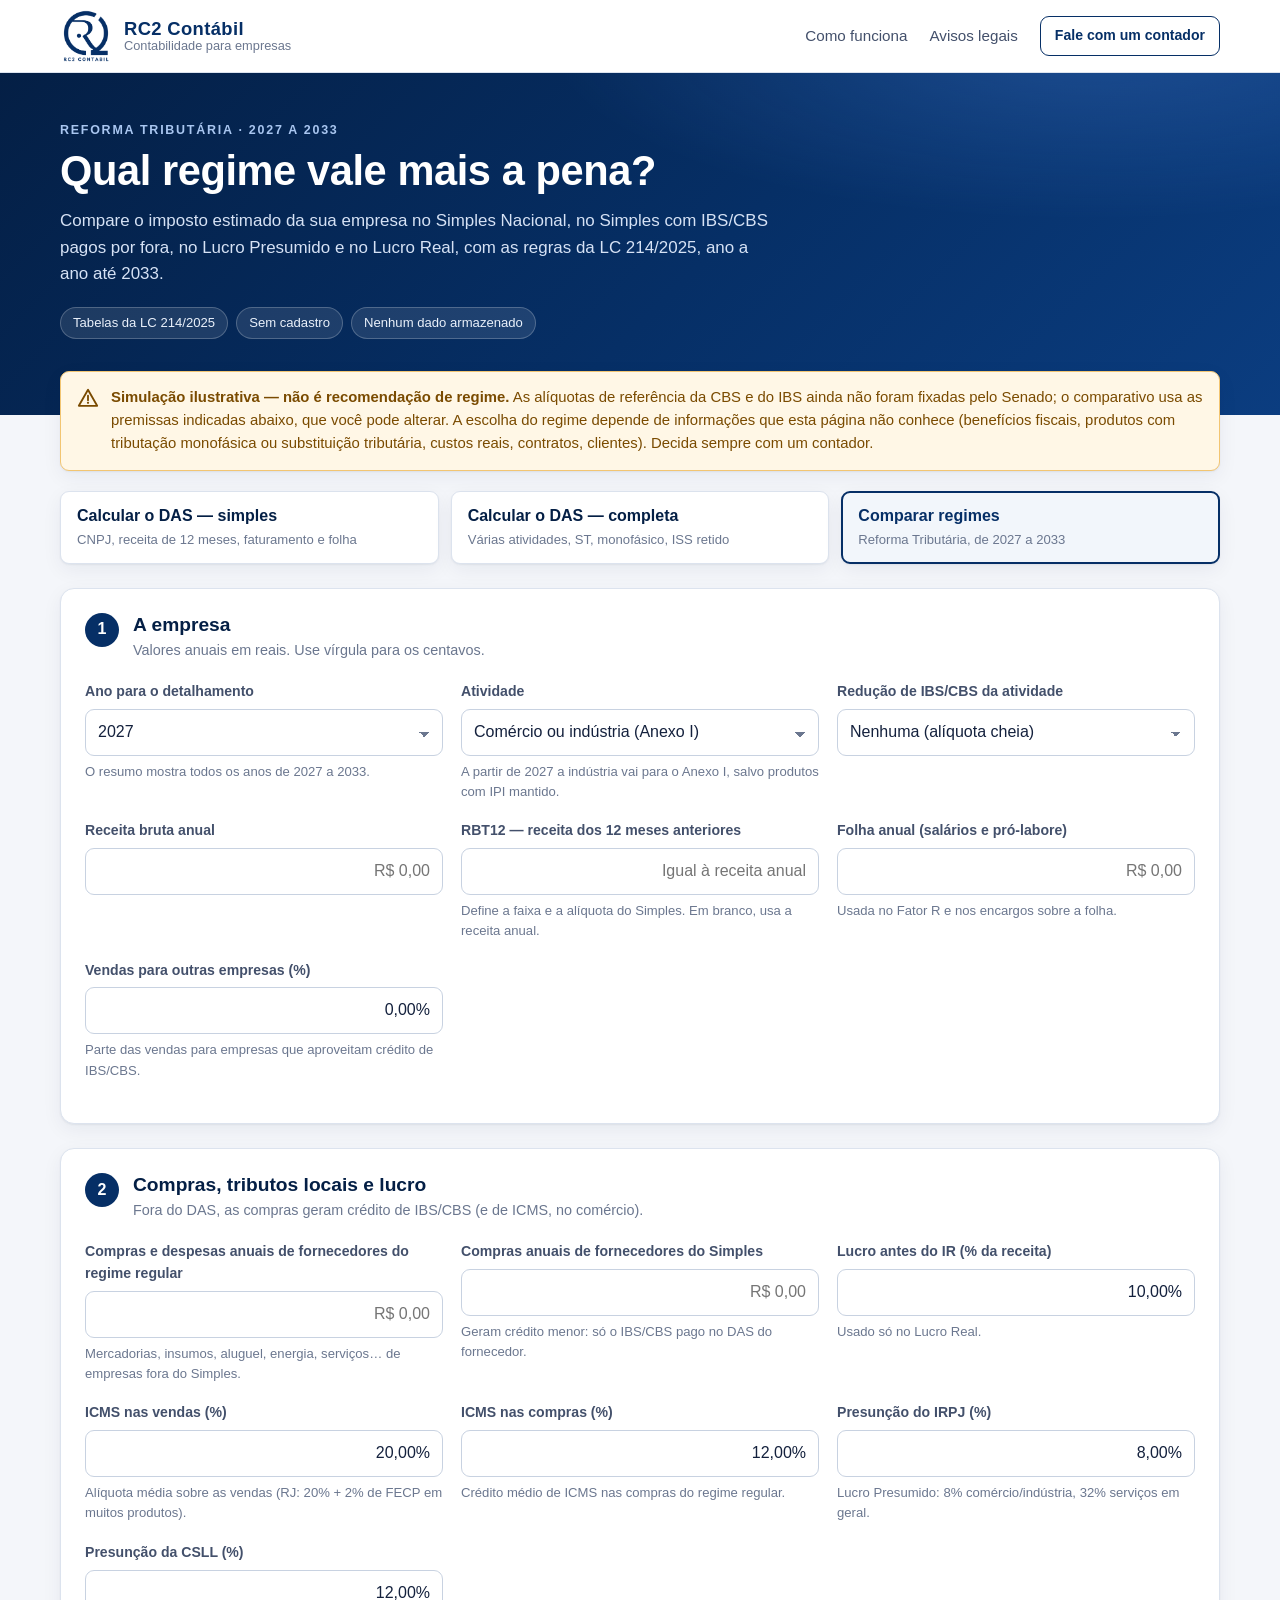
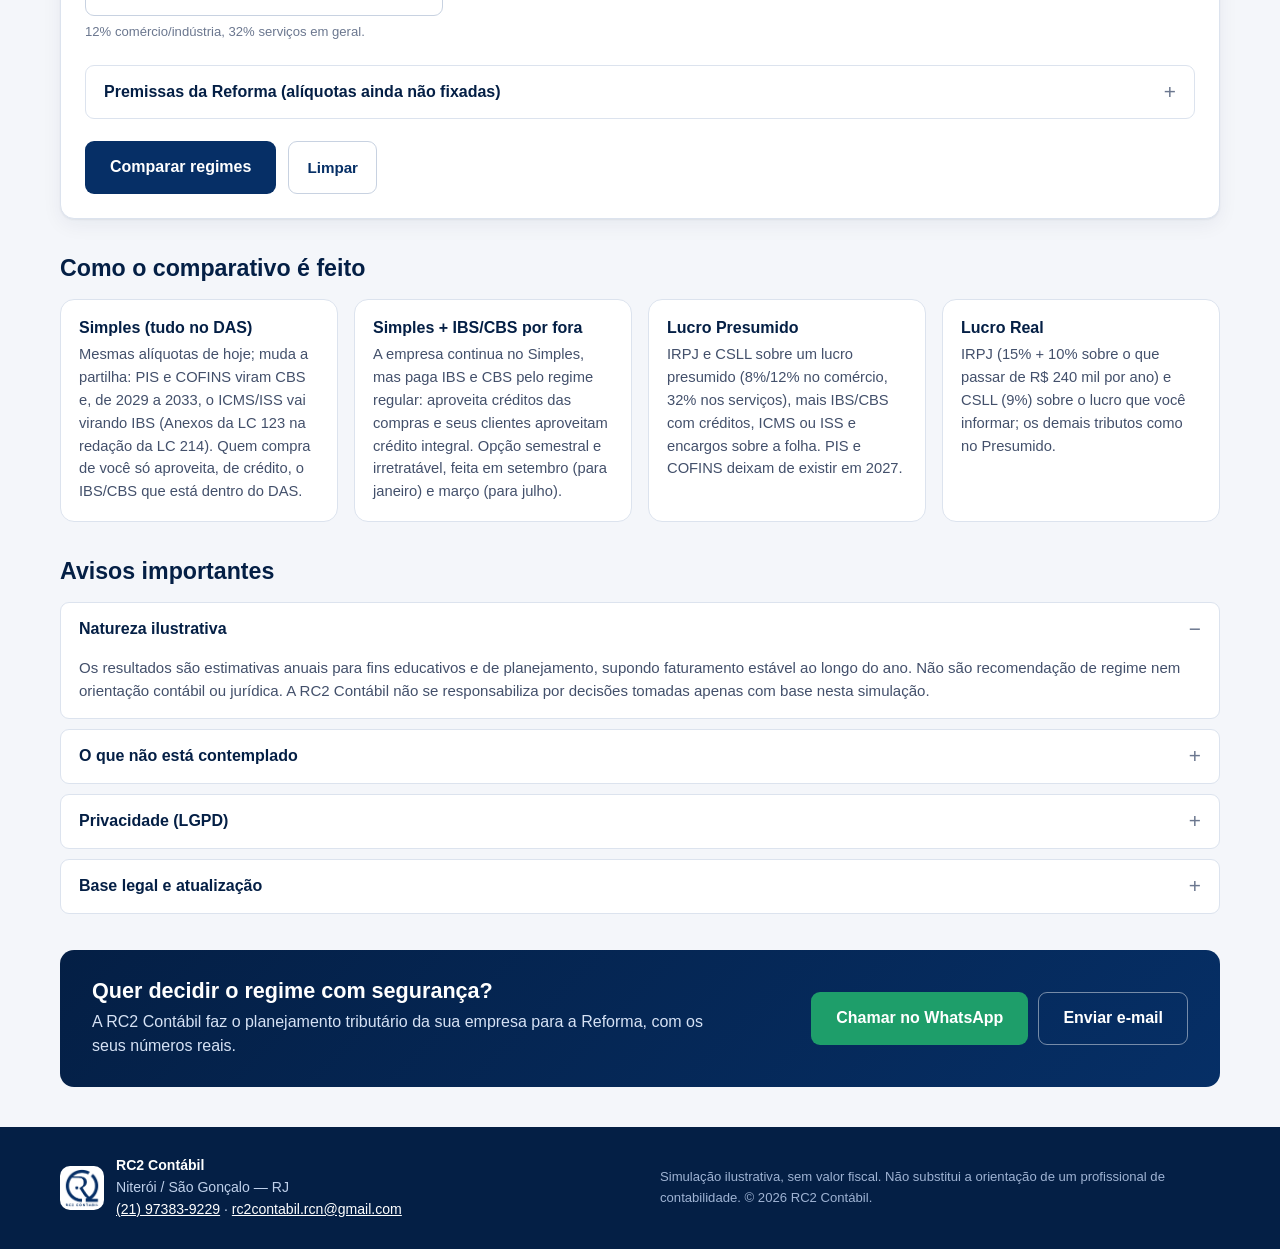
==== commit 4a05c944: "feat(mei): LC 238/2026, ajuste manual do DAS-MEI e campos formatados - MEI por ano: limite R$ 81 mil" ====
--- a/public/calculadora-simples/comparar.html
+++ b/public/calculadora-simples/comparar.html
@@ -15,9 +15,9 @@
   <meta property="og:image" content="assets/img/logo-rc2.png">
   <link rel="icon" href="favicon.ico" sizes="any">
   <link rel="stylesheet" href="assets/css/style.css">
-  <script src="assets/js/reforma.js" defer></script>
-  <script src="assets/js/regimes.js" defer></script>
-  <script src="assets/js/comparar.js" defer></script>
+  <script src="assets/js/reforma.js?v=1.3.0" defer></script>
+  <script src="assets/js/regimes.js?v=1.3.0" defer></script>
+  <script src="assets/js/comparar.js?v=1.3.0" defer></script>
 </head>
 <body>
   <a class="skip-link" href="#comparador">Ir para o comparativo</a>
@@ -120,7 +120,7 @@
           </div>
           <div class="field">
             <label class="label" for="c-receita">Receita bruta anual</label>
-            <input id="c-receita" class="input money" type="text" inputmode="decimal" placeholder="0,00">
+            <input id="c-receita" class="input money" type="text" inputmode="decimal" placeholder="R$ 0,00">
           </div>
           <div class="field">
             <label class="label" for="c-rbt12">RBT12 — receita dos 12 meses anteriores</label>
@@ -129,12 +129,12 @@
           </div>
           <div class="field">
             <label class="label" for="c-folha">Folha anual (salários e pró-labore)</label>
-            <input id="c-folha" class="input money" type="text" inputmode="decimal" placeholder="0,00">
+            <input id="c-folha" class="input money" type="text" inputmode="decimal" placeholder="R$ 0,00">
             <p class="hint">Usada no Fator R e nos encargos sobre a folha.</p>
           </div>
           <div class="field">
             <label class="label" for="c-b2b">Vendas para outras empresas (%)</label>
-            <input id="c-b2b" class="input money" type="text" inputmode="decimal" placeholder="0" value="0">
+            <input id="c-b2b" class="input money" type="text" inputmode="decimal" placeholder="0,00%" value="0">
             <p class="hint">Parte das vendas para empresas que aproveitam crédito de IBS/CBS.</p>
           </div>
         </div>
@@ -151,12 +151,12 @@
         <div class="grid-3">
           <div class="field">
             <label class="label" for="c-compras">Compras e despesas anuais de fornecedores do regime regular</label>
-            <input id="c-compras" class="input money" type="text" inputmode="decimal" placeholder="0,00">
+            <input id="c-compras" class="input money" type="text" inputmode="decimal" placeholder="R$ 0,00">
             <p class="hint">Mercadorias, insumos, aluguel, energia, serviços… de empresas fora do Simples.</p>
           </div>
           <div class="field">
             <label class="label" for="c-compras-sn">Compras anuais de fornecedores do Simples</label>
-            <input id="c-compras-sn" class="input money" type="text" inputmode="decimal" placeholder="0,00">
+            <input id="c-compras-sn" class="input money" type="text" inputmode="decimal" placeholder="R$ 0,00">
             <p class="hint">Geram crédito menor: só o IBS/CBS pago no DAS do fornecedor.</p>
           </div>
           <div class="field">
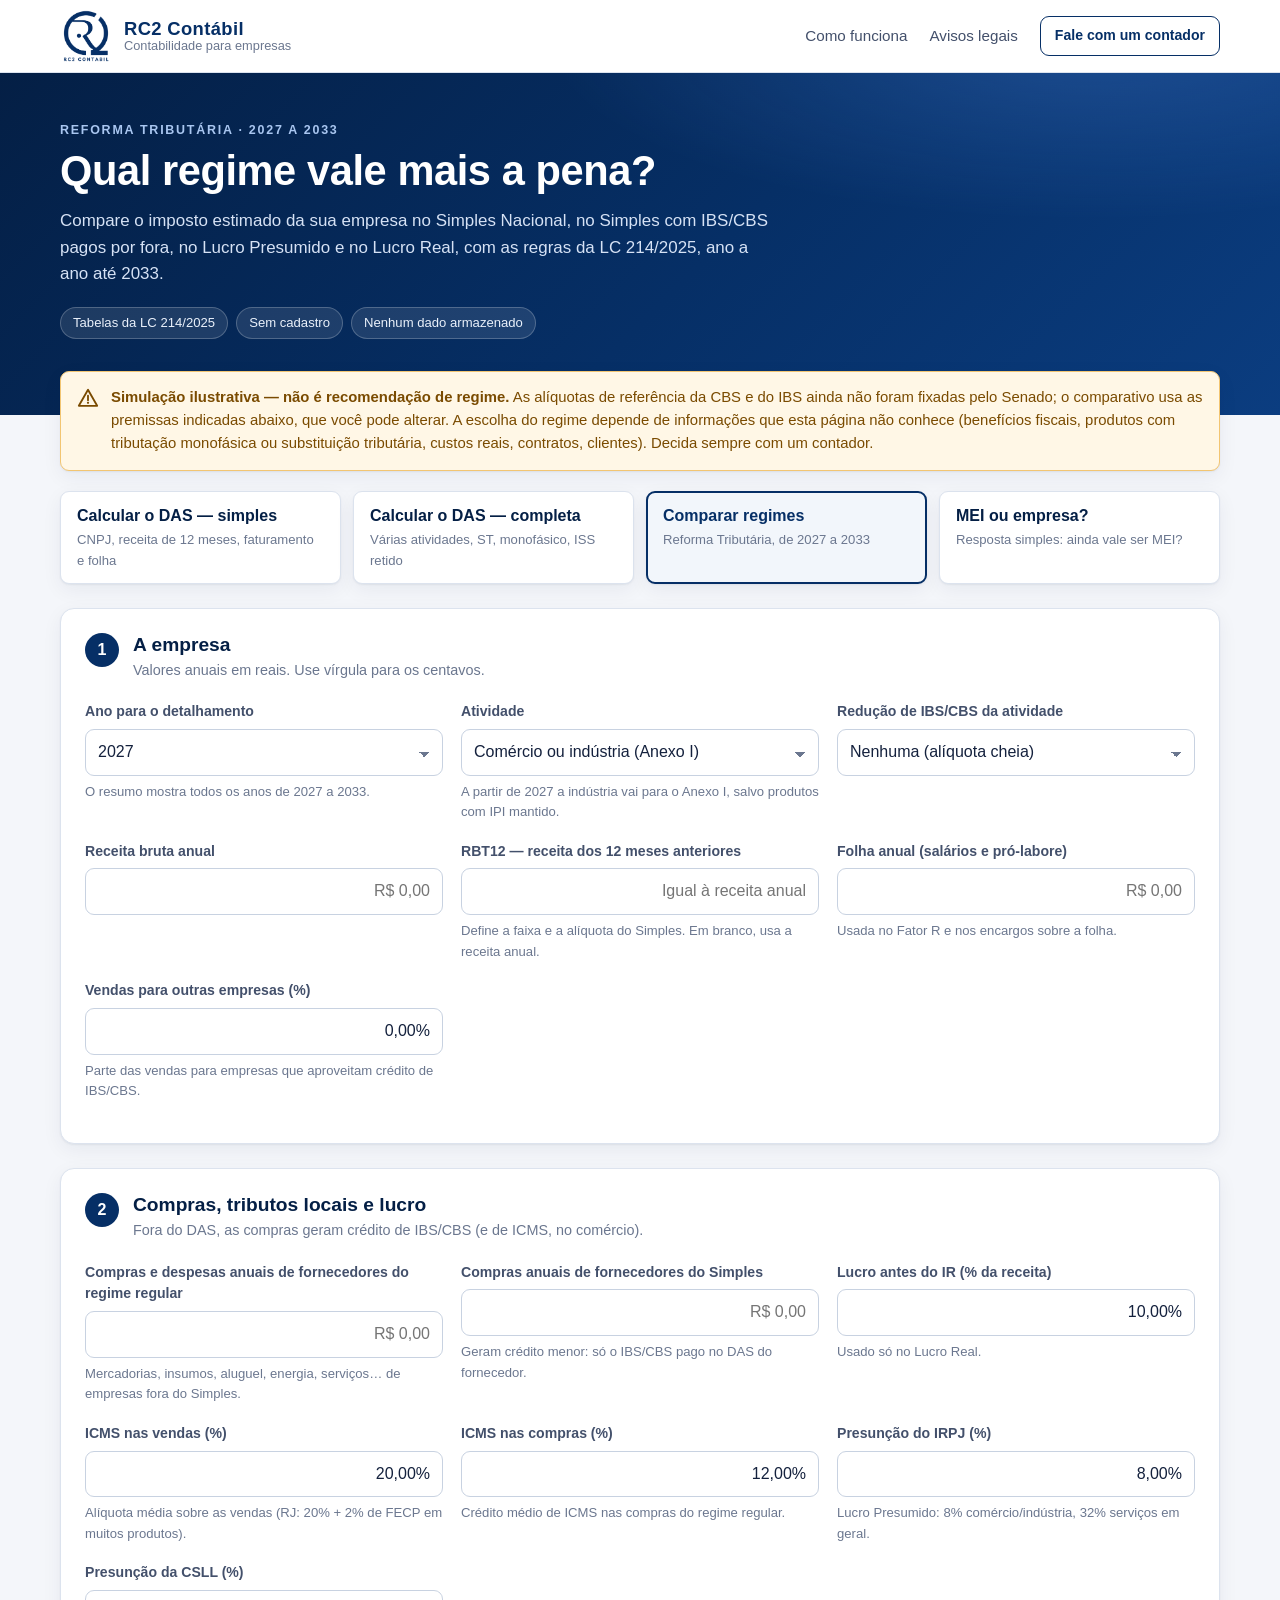
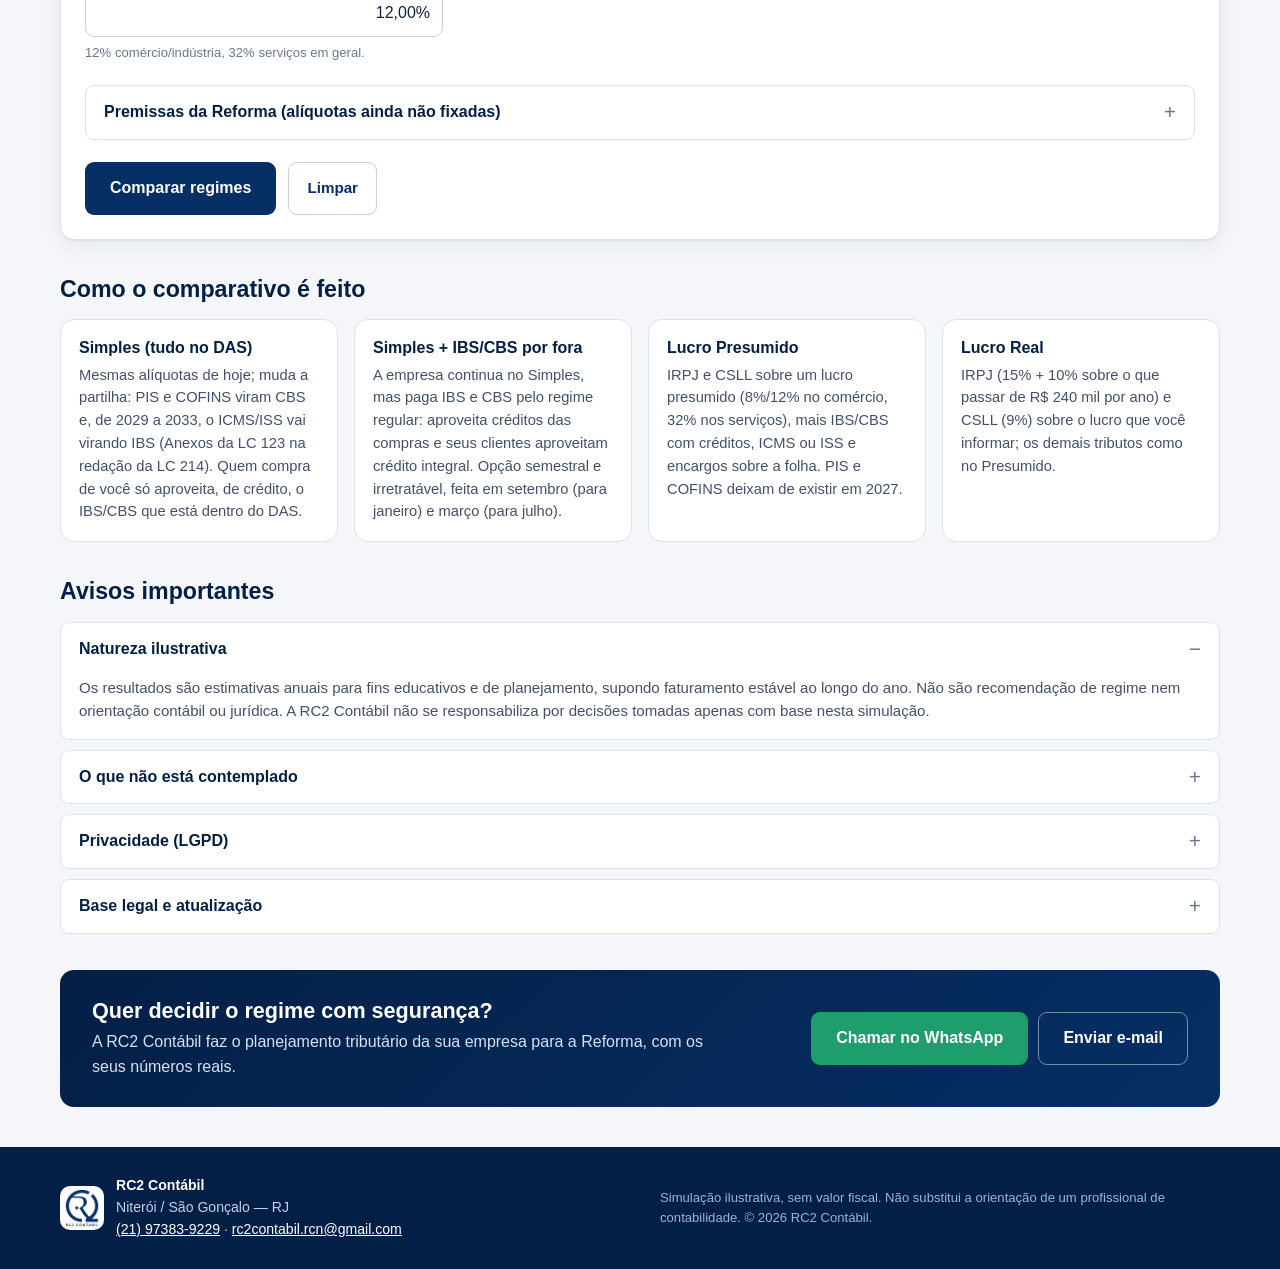
==== commit ef52159a: "feat(mei): página "Ainda vale a pena ser MEI?" com resposta simples e detalhamento (v1.4.0) Co-Autho" ====
--- a/public/calculadora-simples/comparar.html
+++ b/public/calculadora-simples/comparar.html
@@ -14,10 +14,10 @@
   <meta property="og:description" content="Qual regime pesa menos para a sua empresa de 2027 a 2033: Simples, Simples com IBS/CBS por fora, Lucro Presumido ou Lucro Real.">
   <meta property="og:image" content="assets/img/logo-rc2.png">
   <link rel="icon" href="favicon.ico" sizes="any">
-  <link rel="stylesheet" href="assets/css/style.css">
-  <script src="assets/js/reforma.js?v=1.3.0" defer></script>
-  <script src="assets/js/regimes.js?v=1.3.0" defer></script>
-  <script src="assets/js/comparar.js?v=1.3.0" defer></script>
+  <link rel="stylesheet" href="assets/css/style.css?v=1.4.0">
+  <script src="assets/js/reforma.js?v=1.4.0" defer></script>
+  <script src="assets/js/regimes.js?v=1.4.0" defer></script>
+  <script src="assets/js/comparar.js?v=1.4.0" defer></script>
 </head>
 <body>
   <a class="skip-link" href="#comparador">Ir para o comparativo</a>
@@ -65,7 +65,7 @@
   </div>
 
   <div class="container">
-    <nav class="modos modos--3" aria-label="Ferramentas">
+    <nav class="modos modos--4" aria-label="Ferramentas">
       <a class="modos__tab" href="./">
         <strong>Calcular o DAS — simples</strong>
         <span>CNPJ, receita de 12 meses, faturamento e folha</span>
@@ -77,6 +77,10 @@
       <a class="modos__tab" href="comparar.html" aria-current="page">
         <strong>Comparar regimes</strong>
         <span>Reforma Tributária, de 2027 a 2033</span>
+      </a>
+      <a class="modos__tab" href="mei.html">
+        <strong>MEI ou empresa?</strong>
+        <span>Resposta simples: ainda vale ser MEI?</span>
       </a>
     </nav>
   </div>
--- a/public/calculadora-simples/assets/css/style.css
+++ b/public/calculadora-simples/assets/css/style.css
@@ -394,3 +394,31 @@
 /* Na página da calculadora, as duas abas ficam num grupo (tablist) e o comparativo é um link. */
 .modos__grupo { display: contents; }
 .modos__tab strong .tag { margin-left: 6px; vertical-align: middle; font-size: .7rem; }
+
+/* ---------- MEI ou empresa? (mei.html) ---------- */
+.modos--4 { grid-template-columns: repeat(4, 1fr); }
+@media (max-width: 900px) { .modos--4 { grid-template-columns: 1fr 1fr; } }
+@media (max-width: 480px) { .modos--4 { grid-template-columns: 1fr; } }
+.mei .mei-q > .label, .mei .mei-q > legend.label { font-size: 1.02rem; color: var(--navy-900); }
+.mei .segmented span { padding: 11px 6px; font-size: .95rem; }
+.segmented--mini { margin-top: 8px; }
+.mei .segmented--mini span { padding: 6px; font-size: .84rem; }
+.input--grande { font-size: 1.25rem; font-weight: 600; }
+.veredito { font-size: 1rem; margin-bottom: 16px; }
+.veredito .notice__icon { width: 28px; height: 28px; }
+.veredito__titulo { display: block; font-size: 1.2rem; margin-bottom: 2px; }
+.veredito li { margin-top: 6px; }
+.kpis--3 { grid-template-columns: repeat(3, 1fr); }
+@media (max-width: 640px) { .kpis--3 { grid-template-columns: 1fr; } }
+.kpi__sub { color: var(--ink-3); font-size: .78rem; }
+.tabela-mei tr.atual td { background: var(--navy-50); font-weight: 700; }
+.tabela-mei td .tag { margin-left: 6px; vertical-align: middle; }
+.detalhes-tecnicos h4 { margin: 14px 0 4px; color: var(--navy-900); font-size: .98rem; }
+.detalhes-tecnicos ul { margin: 4px 0 0; padding-left: 18px; }
+.mei-link { margin-top: 4px; }
+@media print {
+  .mei > form { display: none !important; }
+  .tabela-mei td.melhor, .tabela-mei tr.atual td { -webkit-print-color-adjust: exact; print-color-adjust: exact; }
+}
+.tabela-mei th { white-space: normal; }
+@media (max-width: 480px) { .tabela-mei th, .tabela-mei td { padding: 8px 6px; } .tabela-mei td .tag { display: block; margin: 4px 0 0; width: max-content; margin-left: auto; } }
